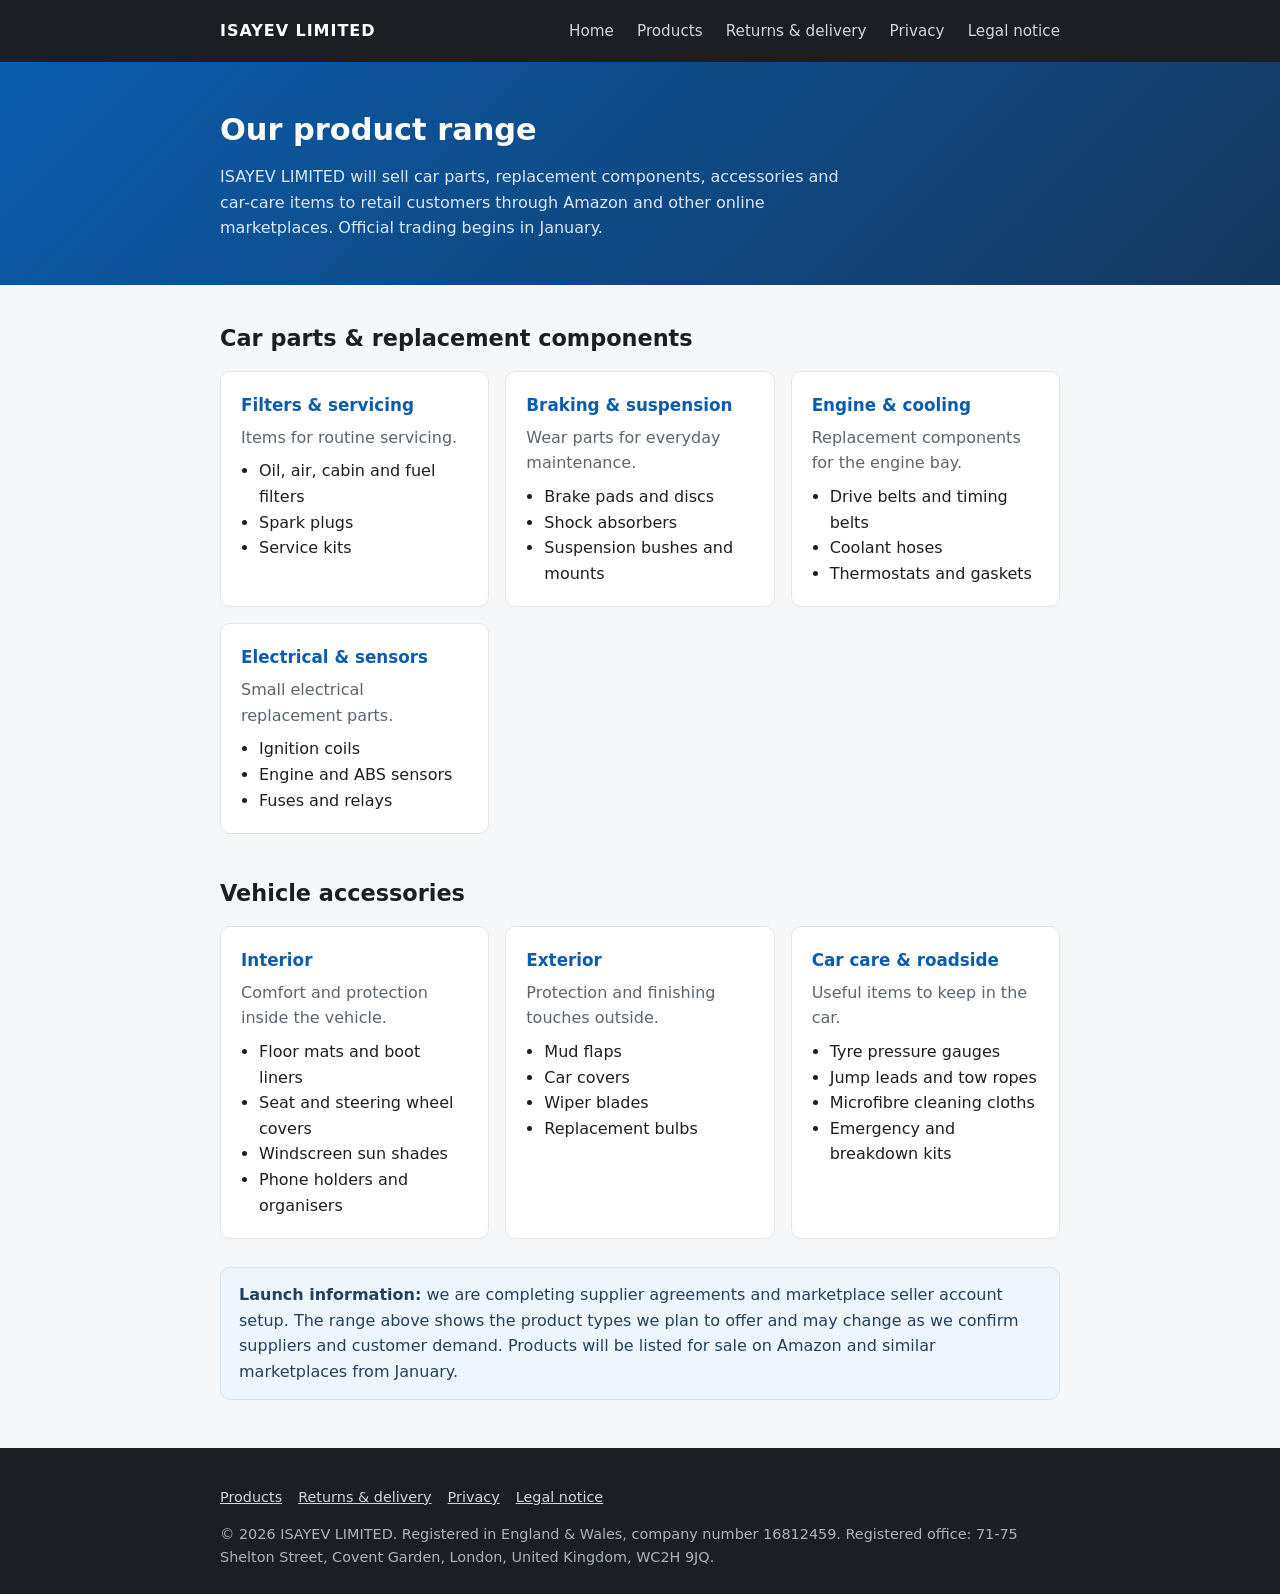
==== products.html @ ecd28bf8 "Add products, returns & delivery and privacy pages Co-Authored-By: Claude Sonnet 5.5 <noreply@anthro" ====
<!doctype html>
<html lang="en">
<head>
<meta charset="utf-8">
<meta name="viewport" content="width=device-width, initial-scale=1">
<title>Products – ISAYEV LIMITED</title>
<meta name="description" content="Planned product range of ISAYEV LIMITED: car parts, replacement components, accessories and car-care items sold online.">
<link rel="stylesheet" href="style.css">
</head>
<body>

<header>
  <div class="wrap">
    <strong><a href="index.html">ISAYEV LIMITED</a></strong>
    <nav>
      <a href="index.html">Home</a>
      <a href="products.html">Products</a>
      <a href="returns.html">Returns &amp; delivery</a>
      <a href="privacy.html">Privacy</a>
      <a href="index.html#legal">Legal notice</a>
    </nav>
  </div>
</header>

<div class="hero">
  <div class="wrap">
    <h1>Our product range</h1>
    <p>ISAYEV LIMITED will sell car parts, replacement components, accessories and car-care items to retail customers through Amazon and other online marketplaces. Official trading begins in January.</p>
  </div>
</div>

<main class="wrap">

  <section>
    <h2>Car parts &amp; replacement components</h2>
    <div class="grid">
      <div class="card">
        <h3>Filters &amp; servicing</h3>
        <p>Items for routine servicing.</p>
        <ul><li>Oil, air, cabin and fuel filters</li><li>Spark plugs</li><li>Service kits</li></ul>
      </div>
      <div class="card">
        <h3>Braking &amp; suspension</h3>
        <p>Wear parts for everyday maintenance.</p>
        <ul><li>Brake pads and discs</li><li>Shock absorbers</li><li>Suspension bushes and mounts</li></ul>
      </div>
      <div class="card">
        <h3>Engine &amp; cooling</h3>
        <p>Replacement components for the engine bay.</p>
        <ul><li>Drive belts and timing belts</li><li>Coolant hoses</li><li>Thermostats and gaskets</li></ul>
      </div>
      <div class="card">
        <h3>Electrical &amp; sensors</h3>
        <p>Small electrical replacement parts.</p>
        <ul><li>Ignition coils</li><li>Engine and ABS sensors</li><li>Fuses and relays</li></ul>
      </div>
    </div>
  </section>

  <section>
    <h2>Vehicle accessories</h2>
    <div class="grid">
      <div class="card">
        <h3>Interior</h3>
        <p>Comfort and protection inside the vehicle.</p>
        <ul><li>Floor mats and boot liners</li><li>Seat and steering wheel covers</li><li>Windscreen sun shades</li><li>Phone holders and organisers</li></ul>
      </div>
      <div class="card">
        <h3>Exterior</h3>
        <p>Protection and finishing touches outside.</p>
        <ul><li>Mud flaps</li><li>Car covers</li><li>Wiper blades</li><li>Replacement bulbs</li></ul>
      </div>
      <div class="card">
        <h3>Car care &amp; roadside</h3>
        <p>Useful items to keep in the car.</p>
        <ul><li>Tyre pressure gauges</li><li>Jump leads and tow ropes</li><li>Microfibre cleaning cloths</li><li>Emergency and breakdown kits</li></ul>
      </div>
    </div>
  </section>

  <div class="note">
    <strong>Launch information:</strong> we are completing supplier agreements and marketplace seller account setup. The range above shows the product types we plan to offer and may change as we confirm suppliers and customer demand. Products will be listed for sale on Amazon and similar marketplaces from January.
  </div>

</main>

<footer>
  <div class="wrap">
    <p><a href="products.html">Products</a><a href="returns.html">Returns &amp; delivery</a><a href="privacy.html">Privacy</a><a href="index.html#legal">Legal notice</a></p>
    &copy; 2026 ISAYEV LIMITED. Registered in England &amp; Wales, company number 16812459. Registered office: 71-75 Shelton Street, Covent Garden, London, United Kingdom, WC2H 9JQ.
  </div>
</footer>

</body>
</html>
---- style.css ----
:root { --bg:#f6f7f9; --card:#fff; --ink:#1b1f24; --muted:#5b6570; --accent:#0b5cad; --line:#e1e5ea; }
* { box-sizing: border-box; }
body { margin:0; font-family: system-ui, -apple-system, "Segoe UI", Roboto, sans-serif; color:var(--ink); background:var(--bg); line-height:1.6; }
a { color:var(--accent); }
header { background:var(--ink); color:#fff; }
.wrap { max-width:880px; margin:0 auto; padding:0 20px; }
header .wrap { display:flex; justify-content:space-between; align-items:center; padding-top:18px; padding-bottom:18px; flex-wrap:wrap; gap:10px; }
header strong { letter-spacing:.06em; }
header strong a { color:#fff; text-decoration:none; }
nav a { color:#cfd6dd; text-decoration:none; margin-left:18px; font-size:.95rem; }
nav a:hover { color:#fff; }
.hero { background:linear-gradient(135deg,#0b5cad,#14385f); color:#fff; padding:44px 0; }
.hero h1 { margin:0 0 10px; font-size:1.9rem; }
.hero p { margin:0; max-width:640px; color:#dbe7f5; }
section { padding:36px 0 6px; }
h2 { margin:0 0 14px; font-size:1.4rem; }
.grid { display:grid; grid-template-columns:repeat(auto-fit,minmax(260px,1fr)); gap:16px; }
.card { background:var(--card); border:1px solid var(--line); border-radius:10px; padding:20px; }
.card h3 { margin:0 0 6px; font-size:1.05rem; color:var(--accent); }
.card p { margin:0 0 8px; color:var(--muted); }
.card ul { margin:0; padding-left:18px; color:var(--ink); }
.note { background:#eef5fc; border:1px solid #cfe1f3; border-radius:10px; padding:14px 18px; color:#23405f; margin-top:22px; }
table { width:100%; border-collapse:collapse; background:var(--card); border:1px solid var(--line); border-radius:10px; overflow:hidden; }
th, td { text-align:left; padding:12px 16px; border-bottom:1px solid var(--line); vertical-align:top; }
th { width:38%; background:#fafbfc; font-weight:600; }
tr:last-child th, tr:last-child td { border-bottom:none; }
footer { margin-top:48px; padding:24px 0; background:var(--ink); color:#aab3bd; font-size:.9rem; }
footer a { color:#cfd6dd; margin-right:16px; }
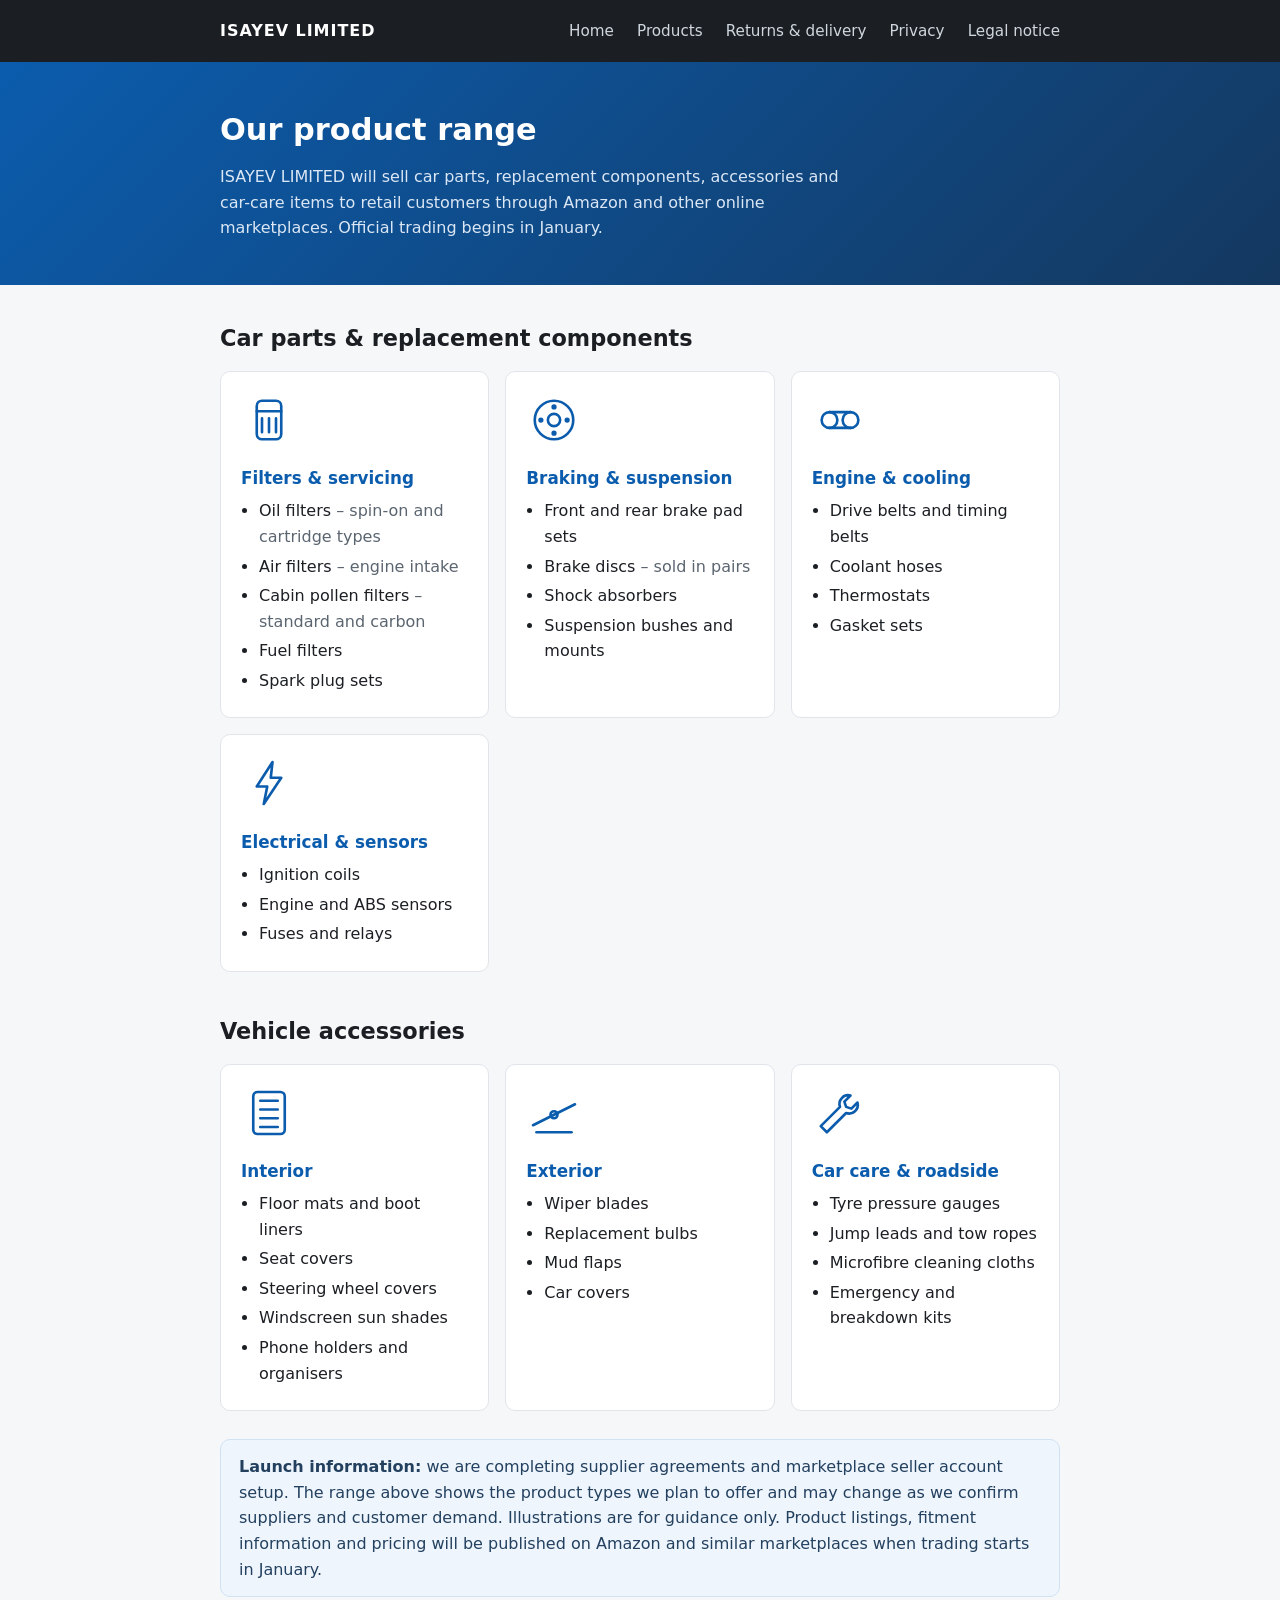
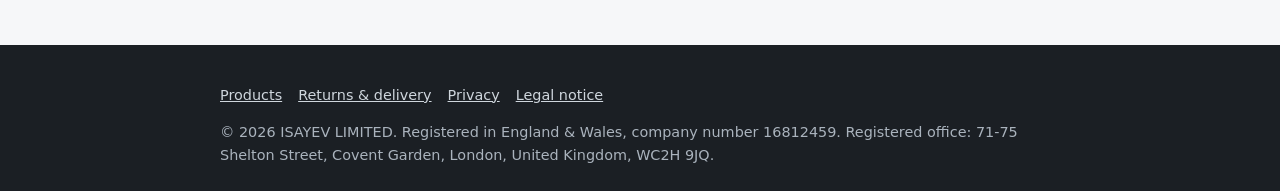
==== commit 10069ea7: "Detailed product lines with original illustrations Co-Authored-By: Claude Sonnet 5.5 <noreply@anthro" ====
--- a/products.html
+++ b/products.html
@@ -34,52 +34,97 @@
   <section>
     <h2>Car parts &amp; replacement components</h2>
     <div class="grid">
+
       <div class="card">
+        <svg class="icon" viewBox="0 0 64 64" fill="none" stroke="currentColor" stroke-width="3" stroke-linecap="round" stroke-linejoin="round" aria-hidden="true"><rect x="18" y="10" width="28" height="44" rx="6"/><path d="M18 22h28M24 30v16M32 30v16M40 30v16"/></svg>
         <h3>Filters &amp; servicing</h3>
-        <p>Items for routine servicing.</p>
-        <ul><li>Oil, air, cabin and fuel filters</li><li>Spark plugs</li><li>Service kits</li></ul>
+        <ul class="lines">
+          <li>Oil filters <span>&ndash; spin-on and cartridge types</span></li>
+          <li>Air filters <span>&ndash; engine intake</span></li>
+          <li>Cabin pollen filters <span>&ndash; standard and carbon</span></li>
+          <li>Fuel filters</li>
+          <li>Spark plug sets</li>
+        </ul>
       </div>
+
       <div class="card">
+        <svg class="icon" viewBox="0 0 64 64" fill="none" stroke="currentColor" stroke-width="3" stroke-linecap="round" stroke-linejoin="round" aria-hidden="true"><circle cx="32" cy="32" r="22"/><circle cx="32" cy="32" r="7"/><circle cx="32" cy="17" r="1.5"/><circle cx="47" cy="32" r="1.5"/><circle cx="32" cy="47" r="1.5"/><circle cx="17" cy="32" r="1.5"/></svg>
         <h3>Braking &amp; suspension</h3>
-        <p>Wear parts for everyday maintenance.</p>
-        <ul><li>Brake pads and discs</li><li>Shock absorbers</li><li>Suspension bushes and mounts</li></ul>
+        <ul class="lines">
+          <li>Front and rear brake pad sets</li>
+          <li>Brake discs <span>&ndash; sold in pairs</span></li>
+          <li>Shock absorbers</li>
+          <li>Suspension bushes and mounts</li>
+        </ul>
       </div>
+
       <div class="card">
+        <svg class="icon" viewBox="0 0 64 64" fill="none" stroke="currentColor" stroke-width="3" stroke-linecap="round" stroke-linejoin="round" aria-hidden="true"><circle cx="20" cy="32" r="9"/><circle cx="44" cy="32" r="9"/><path d="M20 23h24M20 41h24"/></svg>
         <h3>Engine &amp; cooling</h3>
-        <p>Replacement components for the engine bay.</p>
-        <ul><li>Drive belts and timing belts</li><li>Coolant hoses</li><li>Thermostats and gaskets</li></ul>
+        <ul class="lines">
+          <li>Drive belts and timing belts</li>
+          <li>Coolant hoses</li>
+          <li>Thermostats</li>
+          <li>Gasket sets</li>
+        </ul>
       </div>
+
       <div class="card">
+        <svg class="icon" viewBox="0 0 64 64" fill="none" stroke="currentColor" stroke-width="3" stroke-linecap="round" stroke-linejoin="round" aria-hidden="true"><path d="M36 8L18 36h12l-4 20 20-30H34z"/></svg>
         <h3>Electrical &amp; sensors</h3>
-        <p>Small electrical replacement parts.</p>
-        <ul><li>Ignition coils</li><li>Engine and ABS sensors</li><li>Fuses and relays</li></ul>
+        <ul class="lines">
+          <li>Ignition coils</li>
+          <li>Engine and ABS sensors</li>
+          <li>Fuses and relays</li>
+        </ul>
       </div>
+
     </div>
   </section>
 
   <section>
     <h2>Vehicle accessories</h2>
     <div class="grid">
+
       <div class="card">
+        <svg class="icon" viewBox="0 0 64 64" fill="none" stroke="currentColor" stroke-width="3" stroke-linecap="round" stroke-linejoin="round" aria-hidden="true"><rect x="14" y="8" width="36" height="48" rx="5"/><path d="M22 18h20M22 28h20M22 38h20M22 48h20"/></svg>
         <h3>Interior</h3>
-        <p>Comfort and protection inside the vehicle.</p>
-        <ul><li>Floor mats and boot liners</li><li>Seat and steering wheel covers</li><li>Windscreen sun shades</li><li>Phone holders and organisers</li></ul>
+        <ul class="lines">
+          <li>Floor mats and boot liners</li>
+          <li>Seat covers</li>
+          <li>Steering wheel covers</li>
+          <li>Windscreen sun shades</li>
+          <li>Phone holders and organisers</li>
+        </ul>
       </div>
+
       <div class="card">
+        <svg class="icon" viewBox="0 0 64 64" fill="none" stroke="currentColor" stroke-width="3" stroke-linecap="round" stroke-linejoin="round" aria-hidden="true"><path d="M8 46L56 22"/><circle cx="32" cy="34" r="4"/><path d="M12 54h40"/></svg>
         <h3>Exterior</h3>
-        <p>Protection and finishing touches outside.</p>
-        <ul><li>Mud flaps</li><li>Car covers</li><li>Wiper blades</li><li>Replacement bulbs</li></ul>
+        <ul class="lines">
+          <li>Wiper blades</li>
+          <li>Replacement bulbs</li>
+          <li>Mud flaps</li>
+          <li>Car covers</li>
+        </ul>
       </div>
+
       <div class="card">
+        <svg class="icon" viewBox="0 0 64 64" fill="none" stroke="currentColor" stroke-width="3" stroke-linecap="round" stroke-linejoin="round" aria-hidden="true"><path d="M44 12a10 10 0 0 0-12 13L10 47l7 7 22-22a10 10 0 0 0 13-12l-7 7-6-2-2-6z"/></svg>
         <h3>Car care &amp; roadside</h3>
-        <p>Useful items to keep in the car.</p>
-        <ul><li>Tyre pressure gauges</li><li>Jump leads and tow ropes</li><li>Microfibre cleaning cloths</li><li>Emergency and breakdown kits</li></ul>
+        <ul class="lines">
+          <li>Tyre pressure gauges</li>
+          <li>Jump leads and tow ropes</li>
+          <li>Microfibre cleaning cloths</li>
+          <li>Emergency and breakdown kits</li>
+        </ul>
       </div>
+
     </div>
   </section>
 
   <div class="note">
-    <strong>Launch information:</strong> we are completing supplier agreements and marketplace seller account setup. The range above shows the product types we plan to offer and may change as we confirm suppliers and customer demand. Products will be listed for sale on Amazon and similar marketplaces from January.
+    <strong>Launch information:</strong> we are completing supplier agreements and marketplace seller account setup. The range above shows the product types we plan to offer and may change as we confirm suppliers and customer demand. Illustrations are for guidance only. Product listings, fitment information and pricing will be published on Amazon and similar marketplaces when trading starts in January.
   </div>
 
 </main>
--- a/style.css
+++ b/style.css
@@ -26,3 +26,7 @@
 tr:last-child th, tr:last-child td { border-bottom:none; }
 footer { margin-top:48px; padding:24px 0; background:var(--ink); color:#aab3bd; font-size:.9rem; }
 footer a { color:#cfd6dd; margin-right:16px; }
+.icon { width:56px; height:56px; color:var(--accent); margin-bottom:10px; }
+.lines { margin:0; padding-left:18px; }
+.lines li { margin-bottom:4px; }
+.lines span { color:var(--muted); }
